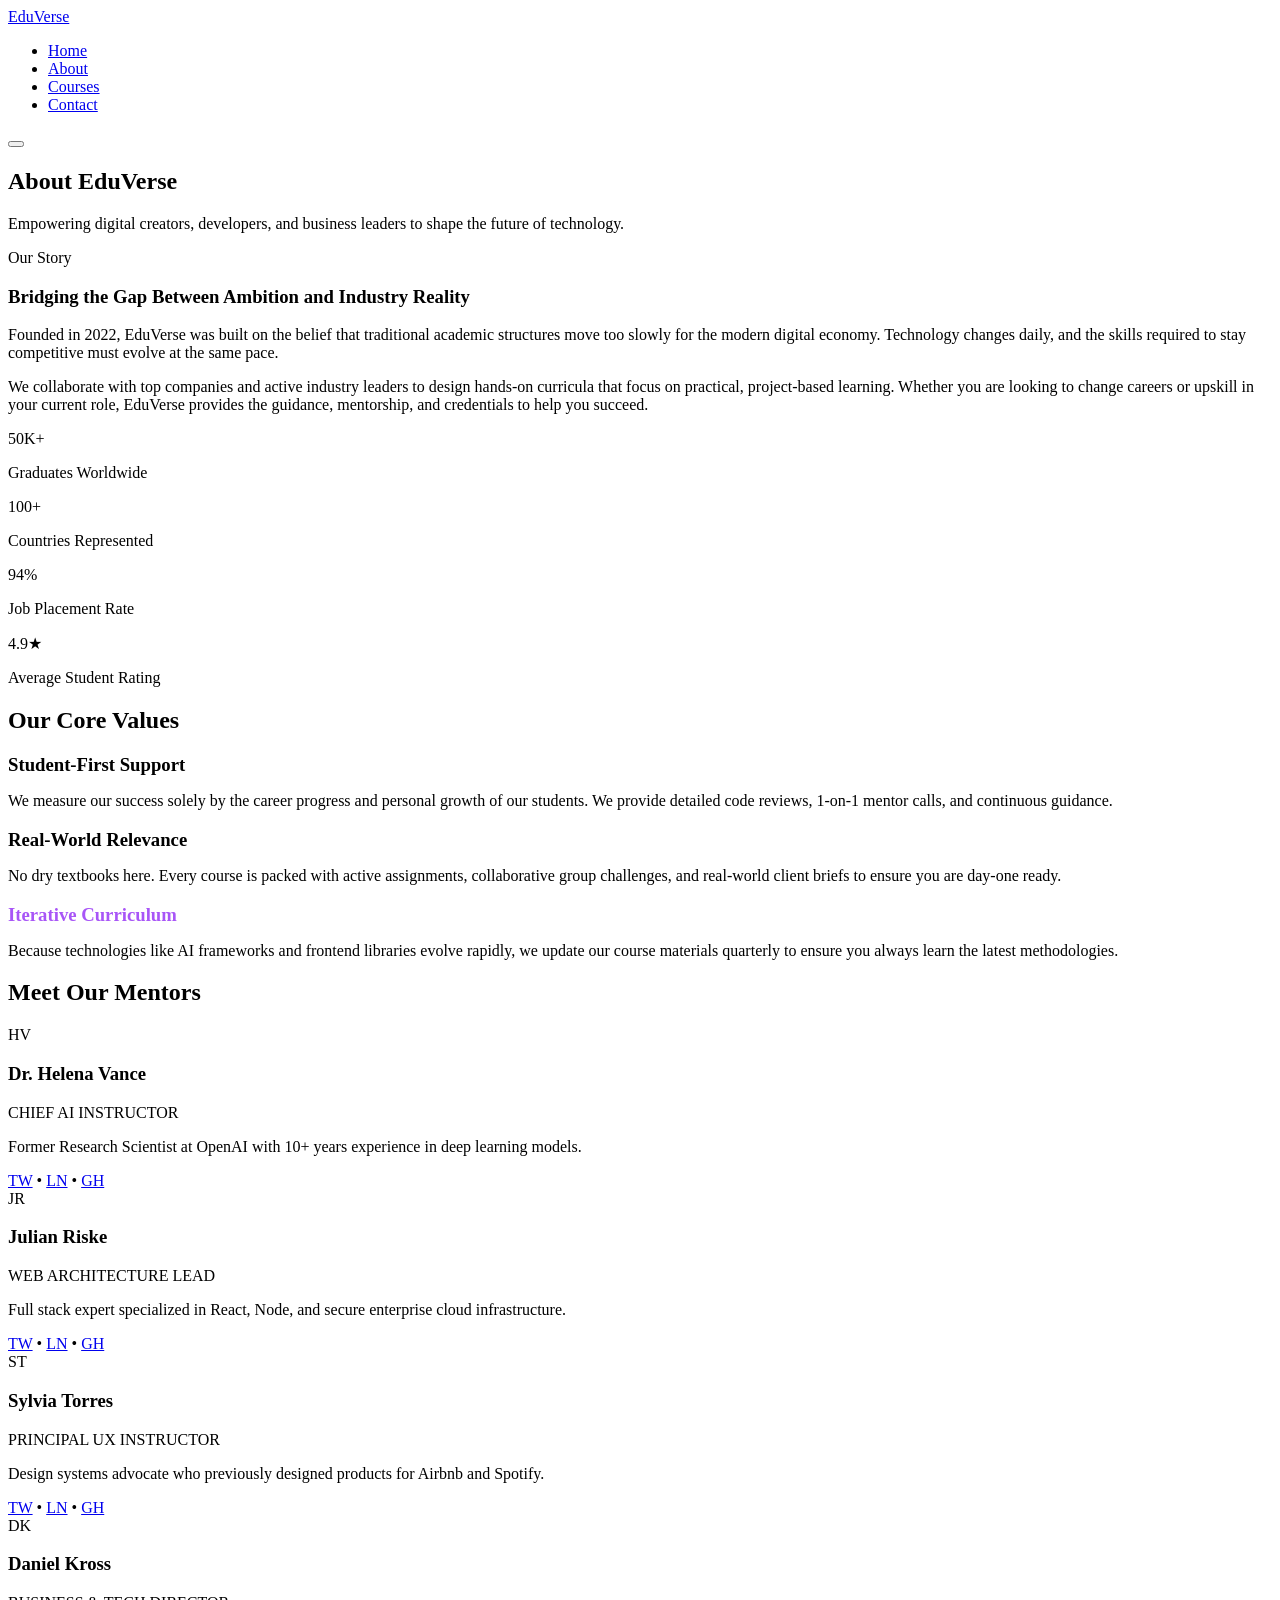
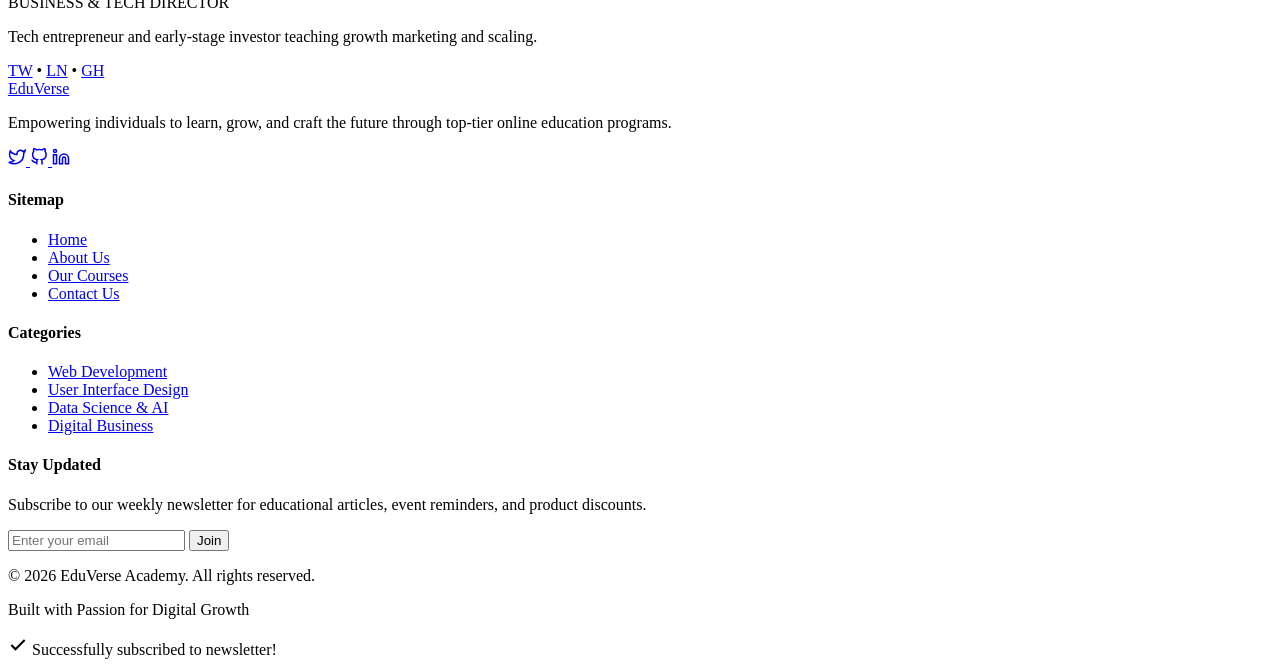
==== about.html @ 79e9916c "Create about.html" ====
<!DOCTYPE html>
<html lang="en">
<head>
    <meta charset="UTF-8">
    <meta name="viewport" content="width=device-width, initial-scale=1.0">
    <title>About Us | EduVerse</title>
    <meta name="description" content="Discover the mission, core values, and world-class expert instructors behind the EduVerse learning academy.">
    <link rel="stylesheet" href="style.css">
</head>
<body>

    <!-- HEADER / NAVIGATION -->
    <header class="header" id="header">
        <div class="nav-container">
            <a href="index.html" class="logo">
                EduVerse<span class="logo-dot"></span>
            </a>
            
            <nav>
                <ul class="nav-menu" id="nav-menu">
                    <li><a href="index.html" class="nav-link">Home</a></li>
                    <li><a href="about.html" class="nav-link active">About</a></li>
                    <li><a href="courses.html" class="nav-link">Courses</a></li>
                    <li><a href="contact.html" class="nav-link">Contact</a></li>
                </ul>
            </nav>

            <button class="menu-toggle" id="menu-toggle" aria-label="Toggle navigation menu">
                <span></span>
                <span></span>
                <span></span>
            </button>
        </div>
    </header>

    <!-- PAGE HEADER -->
    <section class="page-header">
        <h1>About <span class="gradient-text">EduVerse</span></h1>
        <p>Empowering digital creators, developers, and business leaders to shape the future of technology.</p>
    </section>

    <!-- INTRO & KEY STATS -->
    <section class="about-intro">
        <div class="about-text">
            <span class="badge-tag">Our Story</span>
            <h3>Bridging the Gap Between Ambition and Industry Reality</h3>
            <p>
                Founded in 2022, EduVerse was built on the belief that traditional academic structures move too slowly for the modern digital economy. Technology changes daily, and the skills required to stay competitive must evolve at the same pace.
            </p>
            <p>
                We collaborate with top companies and active industry leaders to design hands-on curricula that focus on practical, project-based learning. Whether you are looking to change careers or upskill in your current role, EduVerse provides the guidance, mentorship, and credentials to help you succeed.
            </p>
        </div>
        <div class="about-visual">
            <div class="about-stats-card glass-card">
                <div class="about-stat">
                    <span>50K+</span>
                    <p>Graduates Worldwide</p>
                </div>
                <div class="about-stat">
                    <span>100+</span>
                    <p>Countries Represented</p>
                </div>
                <div class="about-stat">
                    <span>94%</span>
                    <p>Job Placement Rate</p>
                </div>
                <div class="about-stat">
                    <span>4.9★</span>
                    <p>Average Student Rating</p>
                </div>
            </div>
        </div>
    </section>

    <!-- VALUES SECTION -->
    <section class="values">
        <h2>Our Core <span class="gradient-text">Values</span></h2>
        <div class="values-grid">
            
            <div class="glass-card">
                <h3 style="margin-bottom: 1rem; color: var(--accent);">Student-First Support</h3>
                <p>We measure our success solely by the career progress and personal growth of our students. We provide detailed code reviews, 1-on-1 mentor calls, and continuous guidance.</p>
            </div>

            <div class="glass-card">
                <h3 style="margin-bottom: 1rem; color: var(--primary);">Real-World Relevance</h3>
                <p>No dry textbooks here. Every course is packed with active assignments, collaborative group challenges, and real-world client briefs to ensure you are day-one ready.</p>
            </div>

            <div class="glass-card">
                <h3 style="margin-bottom: 1rem; color: #a855f7;">Iterative Curriculum</h3>
                <p>Because technologies like AI frameworks and frontend libraries evolve rapidly, we update our course materials quarterly to ensure you always learn the latest methodologies.</p>
            </div>

        </div>
    </section>

    <!-- TEAM / MENTORS SECTION -->
    <section class="team">
        <h2>Meet Our <span class="gradient-text">Mentors</span></h2>
        <div class="team-grid">
            
            <!-- Member 1 -->
            <div class="team-card glass-card">
                <div class="avatar-large">HV</div>
                <h3>Dr. Helena Vance</h3>
                <span>CHIEF AI INSTRUCTOR</span>
                <p>Former Research Scientist at OpenAI with 10+ years experience in deep learning models.</p>
                <div class="team-socials">
                    <a href="#" aria-label="Twitter">TW</a> &bull;
                    <a href="#" aria-label="LinkedIn">LN</a> &bull;
                    <a href="#" aria-label="GitHub">GH</a>
                </div>
            </div>

            <!-- Member 2 -->
            <div class="team-card glass-card">
                <div class="avatar-large">JR</div>
                <h3>Julian Riske</h3>
                <span>WEB ARCHITECTURE LEAD</span>
                <p>Full stack expert specialized in React, Node, and secure enterprise cloud infrastructure.</p>
                <div class="team-socials">
                    <a href="#" aria-label="Twitter">TW</a> &bull;
                    <a href="#" aria-label="LinkedIn">LN</a> &bull;
                    <a href="#" aria-label="GitHub">GH</a>
                </div>
            </div>

            <!-- Member 3 -->
            <div class="team-card glass-card">
                <div class="avatar-large">ST</div>
                <h3>Sylvia Torres</h3>
                <span>PRINCIPAL UX INSTRUCTOR</span>
                <p>Design systems advocate who previously designed products for Airbnb and Spotify.</p>
                <div class="team-socials">
                    <a href="#" aria-label="Twitter">TW</a> &bull;
                    <a href="#" aria-label="LinkedIn">LN</a> &bull;
                    <a href="#" aria-label="GitHub">GH</a>
                </div>
            </div>

            <!-- Member 4 -->
            <div class="team-card glass-card">
                <div class="avatar-large">DK</div>
                <h3>Daniel Kross</h3>
                <span>BUSINESS & TECH DIRECTOR</span>
                <p>Tech entrepreneur and early-stage investor teaching growth marketing and scaling.</p>
                <div class="team-socials">
                    <a href="#" aria-label="Twitter">TW</a> &bull;
                    <a href="#" aria-label="LinkedIn">LN</a> &bull;
                    <a href="#" aria-label="GitHub">GH</a>
                </div>
            </div>

        </div>
    </section>

    <!-- FOOTER -->
    <footer class="footer">
        <div class="footer-container">
            <div class="footer-brand">
                <a href="index.html" class="logo">EduVerse<span class="logo-dot"></span></a>
                <p>Empowering individuals to learn, grow, and craft the future through top-tier online education programs.</p>
                <div class="social-links">
                    <a href="#" class="social-icon" aria-label="Twitter">
                        <svg viewBox="0 0 24 24" width="18" height="18" stroke="currentColor" stroke-width="2" fill="none">
                            <path d="M23 3a10.9 10.9 0 0 1-3.14 1.53 4.48 4.48 0 0 0-7.86 3v1A10.66 10.66 0 0 1 3 4s-4 9 5 13a11.64 11.64 0 0 1-7 2c9 5 20 0 20-11.5a4.5 4.5 0 0 0-.08-.83A7.72 7.72 0 0 0 23 3z"></path>
                        </svg>
                    </a>
                    <a href="#" class="social-icon" aria-label="GitHub">
                        <svg viewBox="0 0 24 24" width="18" height="18" stroke="currentColor" stroke-width="2" fill="none">
                            <path d="M9 19c-5 1.5-5-2.5-7-3m14 6v-3.87a3.37 3.37 0 0 0-.94-2.61c3.14-.35 6.44-1.54 6.44-7A5.44 5.44 0 0 0 20 4.77 5.07 5.07 0 0 0 19.91 1S18.73.65 16 2.48a13.38 13.38 0 0 0-7 0C6.27.65 5.09 1 5.09 1A5.07 5.07 0 0 0 5 4.77a5.44 5.44 0 0 0-1.5 3.78c0 5.42 3.3 6.61 6.44 7A3.37 3.37 0 0 0 9 18.13V22"></path>
                        </svg>
                    </a>
                    <a href="#" class="social-icon" aria-label="LinkedIn">
                        <svg viewBox="0 0 24 24" width="18" height="18" stroke="currentColor" stroke-width="2" fill="none">
                            <path d="M16 8a6 6 0 0 1 6 6v7h-4v-7a2 2 0 0 0-2-2 2 2 0 0 0-2 2v7h-4v-7a6 6 0 0 1 6-6z"></path>
                            <rect x="2" y="9" width="4" height="12"></rect>
                            <circle cx="4" cy="4" r="2"></circle>
                        </svg>
                    </a>
                </div>
            </div>
            
            <div class="footer-col">
                <h4>Sitemap</h4>
                <ul class="footer-links">
                    <li><a href="index.html">Home</a></li>
                    <li><a href="about.html">About Us</a></li>
                    <li><a href="courses.html">Our Courses</a></li>
                    <li><a href="contact.html">Contact Us</a></li>
                </ul>
            </div>
            
            <div class="footer-col">
                <h4>Categories</h4>
                <ul class="footer-links">
                    <li><a href="courses.html">Web Development</a></li>
                    <li><a href="courses.html">User Interface Design</a></li>
                    <li><a href="courses.html">Data Science & AI</a></li>
                    <li><a href="courses.html">Digital Business</a></li>
                </ul>
            </div>
            
            <div class="footer-col footer-newsletter">
                <h4>Stay Updated</h4>
                <p>Subscribe to our weekly newsletter for educational articles, event reminders, and product discounts.</p>
                <form class="newsletter-form" id="newsletter-form" onsubmit="event.preventDefault(); showSubscribeToast();">
                    <input type="email" placeholder="Enter your email" required id="newsletter-email">
                    <button type="submit">Join</button>
                </form>
            </div>
        </div>
        
        <div class="footer-bottom">
            <p>&copy; 2026 EduVerse Academy. All rights reserved.</p>
            <p>Built with Passion for Digital Growth</p>
        </div>
    </footer>

    <!-- SUCCESS TOAST -->
    <div class="toast-msg" id="toast-msg">
        <svg viewBox="0 0 24 24" width="20" height="20" stroke="currentColor" stroke-width="2.5" fill="none">
            <polyline points="20 6 9 17 4 12"></polyline>
        </svg>
        <span>Successfully subscribed to newsletter!</span>
    </div>

    <!-- SCRIPTS -->
    <script>
        // Header scrolling behavior
        window.addEventListener('scroll', () => {
            const header = document.getElementById('header');
            if (window.scrollY > 50) {
                header.classList.add('scrolled');
            } else {
                header.classList.remove('scrolled');
            }
        });

        // Mobile menu toggle
        const menuToggle = document.getElementById('menu-toggle');
        const navMenu = document.getElementById('nav-menu');

        menuToggle.addEventListener('click', () => {
            menuToggle.classList.toggle('open');
            navMenu.classList.toggle('open');
        });

        // Close menu when clicking nav link
        document.querySelectorAll('.nav-link').forEach(link => {
            link.addEventListener('click', () => {
                menuToggle.classList.remove('open');
                navMenu.classList.remove('open');
            });
        });

        // Success subscription toast
        function showSubscribeToast() {
            const emailInput = document.getElementById('newsletter-email');
            const toast = document.getElementById('toast-msg');
            if (emailInput.value) {
                toast.classList.add('show');
                emailInput.value = '';
                setTimeout(() => {
                    toast.classList.remove('show');
                }, 3500);
            }
        }
    </script>
</body>
</html>
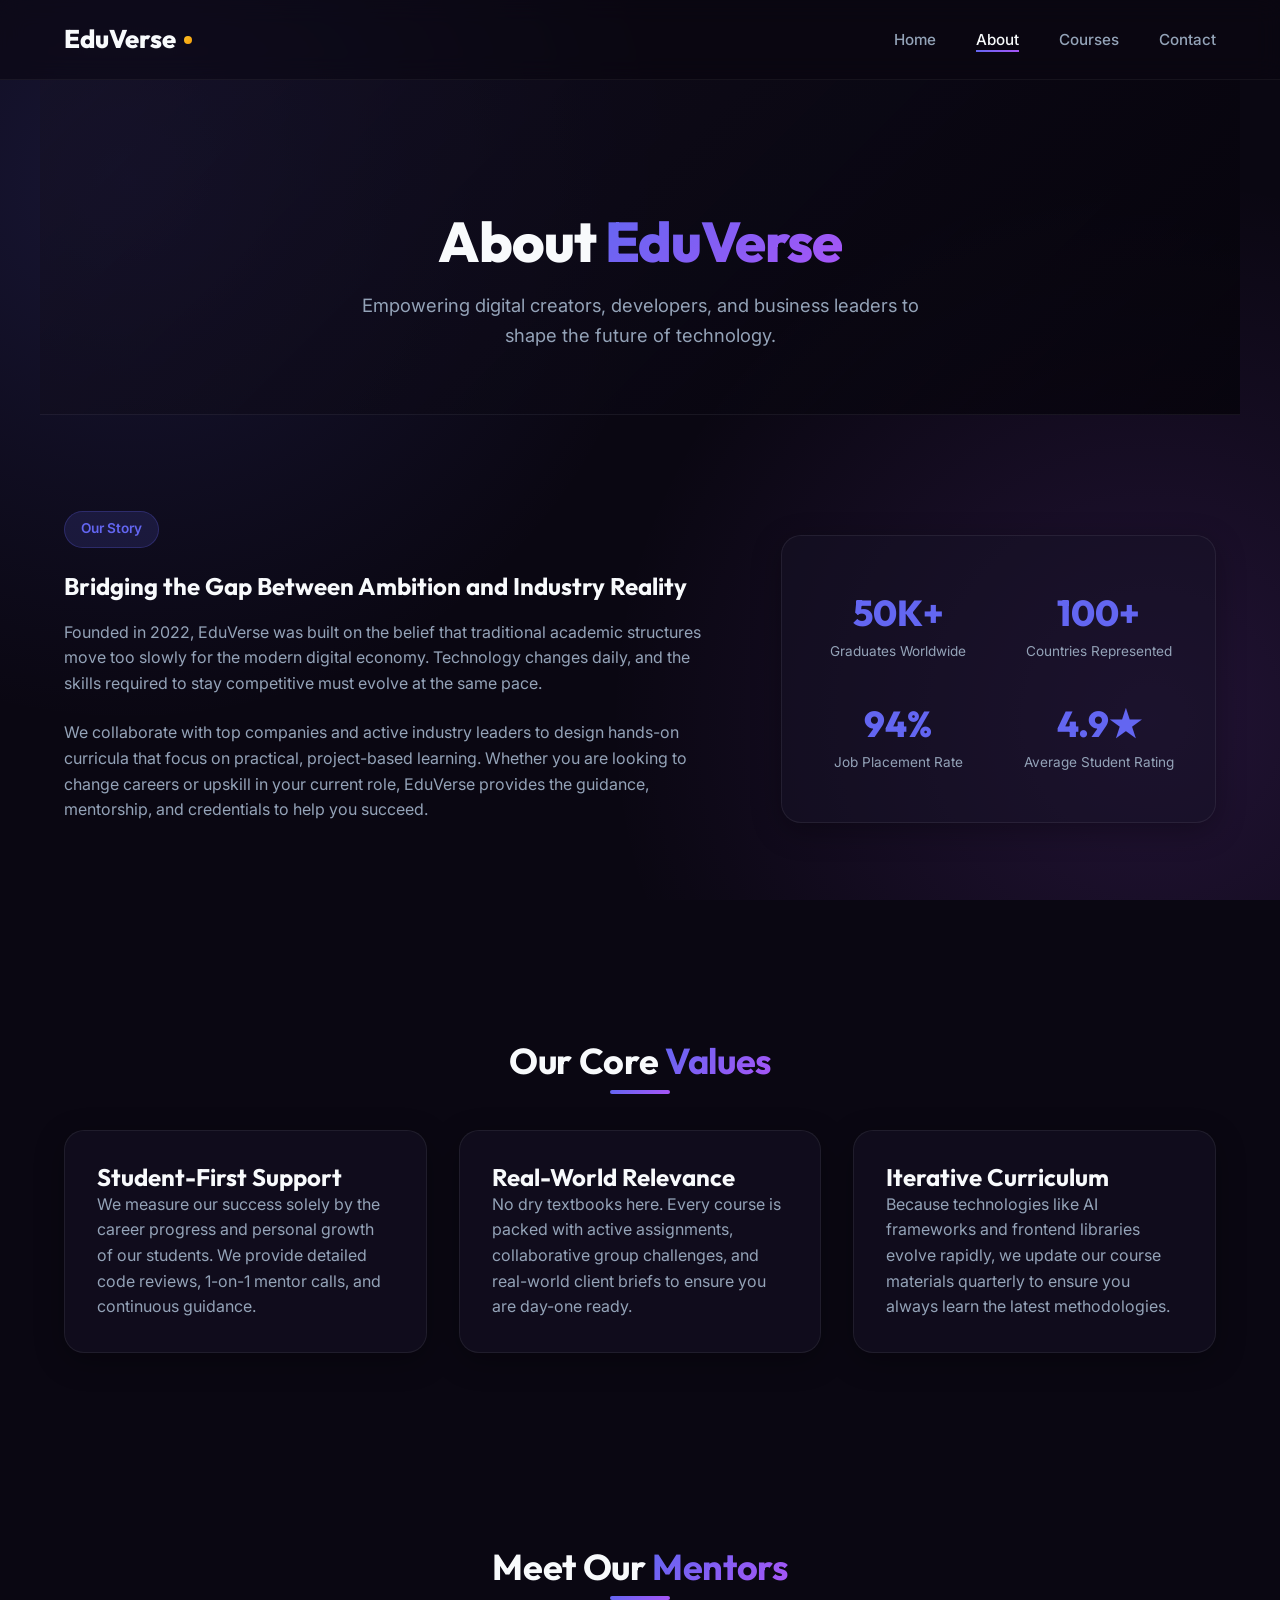
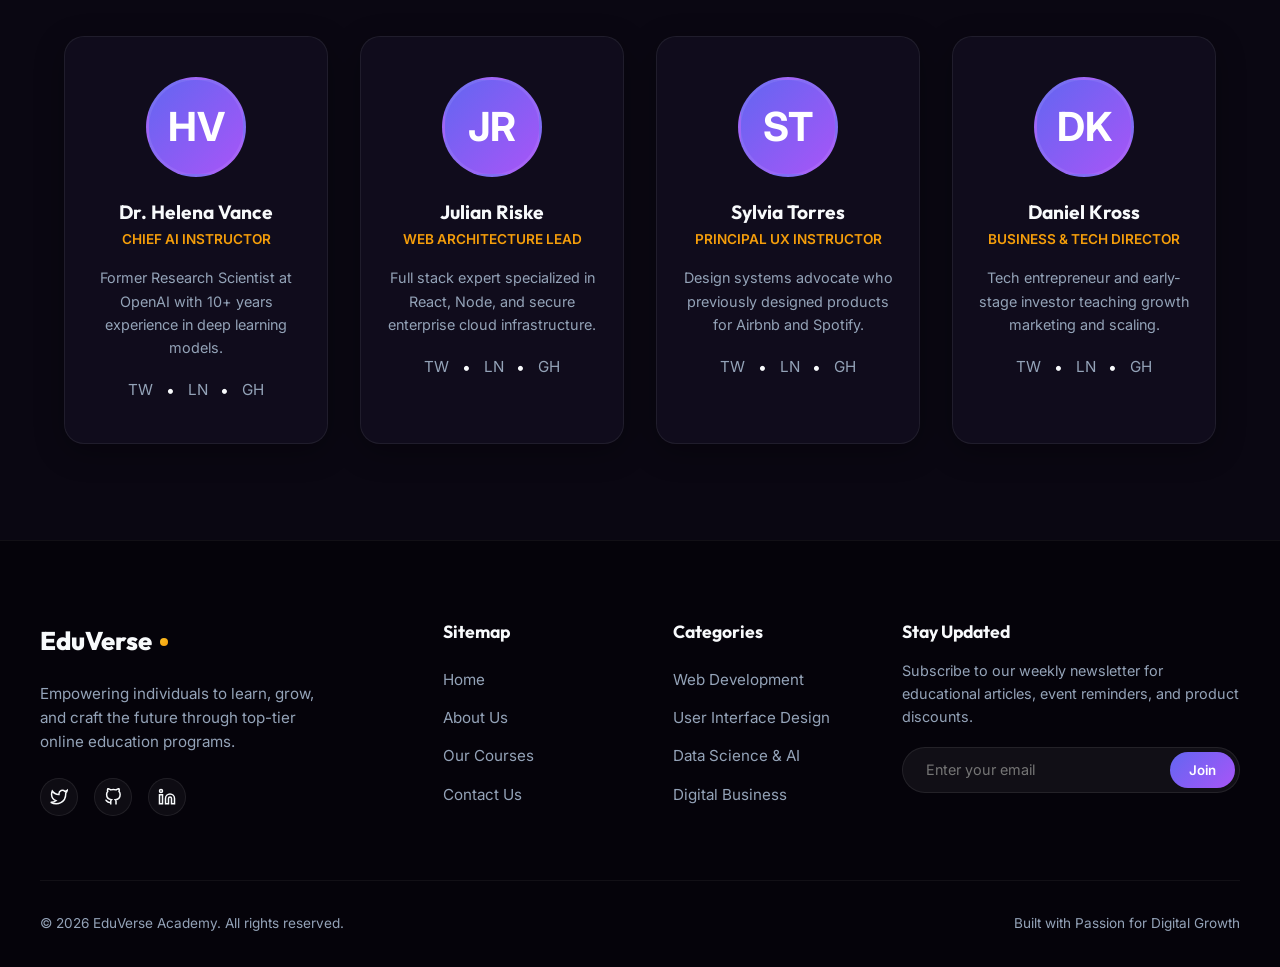
==== commit 057b1f78: "Update about.html" ====
--- a/about.html
+++ b/about.html
@@ -5,6 +5,9 @@
     <meta name="viewport" content="width=device-width, initial-scale=1.0">
     <title>About Us | EduVerse</title>
     <meta name="description" content="Discover the mission, core values, and world-class expert instructors behind the EduVerse learning academy.">
+    <link rel="preconnect" href="https://fonts.googleapis.com">
+    <link rel="preconnect" href="https://fonts.gstatic.com" crossorigin>
+    <link href="https://fonts.googleapis.com/css2?family=Inter:wght@300;400;500;600;700&family=Outfit:wght@400;500;600;700;800&display=swap" rel="stylesheet">
     <link rel="stylesheet" href="style.css">
 </head>
 <body>
@@ -25,7 +28,7 @@
                 </ul>
             </nav>
 
-            <button class="menu-toggle" id="menu-toggle" aria-label="Toggle navigation menu">
+            <button class="menu-toggle" id="menu-toggle" aria-label="Toggle navigation menu" aria-expanded="false" aria-controls="nav-menu">
                 <span></span>
                 <span></span>
                 <span></span>
@@ -78,18 +81,18 @@
         <h2>Our Core <span class="gradient-text">Values</span></h2>
         <div class="values-grid">
             
-            <div class="glass-card">
-                <h3 style="margin-bottom: 1rem; color: var(--accent);">Student-First Support</h3>
+            <div class="glass-card value-card value-card--accent">
+                <h3>Student-First Support</h3>
                 <p>We measure our success solely by the career progress and personal growth of our students. We provide detailed code reviews, 1-on-1 mentor calls, and continuous guidance.</p>
             </div>
 
-            <div class="glass-card">
-                <h3 style="margin-bottom: 1rem; color: var(--primary);">Real-World Relevance</h3>
+            <div class="glass-card value-card value-card--primary">
+                <h3>Real-World Relevance</h3>
                 <p>No dry textbooks here. Every course is packed with active assignments, collaborative group challenges, and real-world client briefs to ensure you are day-one ready.</p>
             </div>
 
-            <div class="glass-card">
-                <h3 style="margin-bottom: 1rem; color: #a855f7;">Iterative Curriculum</h3>
+            <div class="glass-card value-card value-card--secondary">
+                <h3>Iterative Curriculum</h3>
                 <p>Because technologies like AI frameworks and frontend libraries evolve rapidly, we update our course materials quarterly to ensure you always learn the latest methodologies.</p>
             </div>
 
@@ -224,7 +227,7 @@
         <svg viewBox="0 0 24 24" width="20" height="20" stroke="currentColor" stroke-width="2.5" fill="none">
             <polyline points="20 6 9 17 4 12"></polyline>
         </svg>
-        <span>Successfully subscribed to newsletter!</span>
+        <span id="toast-msg-text">Successfully subscribed to newsletter!</span>
     </div>
 
     <!-- SCRIPTS -->
@@ -244,8 +247,9 @@
         const navMenu = document.getElementById('nav-menu');
 
         menuToggle.addEventListener('click', () => {
-            menuToggle.classList.toggle('open');
+            const isOpen = menuToggle.classList.toggle('open');
             navMenu.classList.toggle('open');
+            menuToggle.setAttribute('aria-expanded', isOpen ? 'true' : 'false');
         });
 
         // Close menu when clicking nav link
@@ -253,19 +257,27 @@
             link.addEventListener('click', () => {
                 menuToggle.classList.remove('open');
                 navMenu.classList.remove('open');
+                menuToggle.setAttribute('aria-expanded', 'false');
             });
         });
 
-        // Success subscription toast
+        // Toast display utility
+        function triggerToast(message) {
+            const toast = document.getElementById('toast-msg');
+            const toastText = document.getElementById('toast-msg-text');
+            toastText.textContent = message;
+            toast.classList.add('show');
+            setTimeout(() => {
+                toast.classList.remove('show');
+            }, 3500);
+        }
+
+        // Newsletter subscription toast
         function showSubscribeToast() {
             const emailInput = document.getElementById('newsletter-email');
-            const toast = document.getElementById('toast-msg');
             if (emailInput.value) {
-                toast.classList.add('show');
+                triggerToast('Successfully subscribed to newsletter!');
                 emailInput.value = '';
-                setTimeout(() => {
-                    toast.classList.remove('show');
-                }, 3500);
             }
         }
     </script>
--- a/style.css
+++ b/style.css
@@ -0,0 +1,1181 @@
+@import url('https://fonts.googleapis.com/css2?family=Inter:wght@300;400;500;600;700&family=Outfit:wght@400;500;600;700;800&display=swap');
+
+/* --- CUSTOM PROPERTIES & CSS VARIABLES --- */
+:root {
+    --bg-main: #0a0712;
+    --bg-darker: #05030a;
+    --card-bg: rgba(22, 18, 38, 0.5);
+    --card-border: rgba(255, 255, 255, 0.07);
+    --card-hover-border: rgba(99, 102, 241, 0.4);
+    
+    --primary: #6366f1;
+    --primary-gradient: linear-gradient(135deg, #6366f1 0%, #a855f7 100%);
+    --accent: #f59e0b;
+    --accent-gradient: linear-gradient(135deg, #fbbf24 0%, #f59e0b 100%);
+    
+    --text-primary: #f8fafc;
+    --text-secondary: #94a3b8;
+    --text-muted: #64748b;
+    
+    --font-heading: 'Outfit', sans-serif;
+    --font-body: 'Inter', sans-serif;
+    
+    --shadow-sm: 0 2px 8px rgba(0, 0, 0, 0.2);
+    --shadow-md: 0 8px 30px rgba(0, 0, 0, 0.3);
+    --shadow-lg: 0 16px 40px rgba(0, 0, 0, 0.4);
+    --shadow-glow: 0 0 25px rgba(99, 102, 241, 0.25);
+    
+    --transition-fast: 0.2s ease;
+    --transition-smooth: 0.4s cubic-bezier(0.16, 1, 0.3, 1);
+    
+    --max-width: 1200px;
+}
+
+/* --- RESET & BASIC STYLES --- */
+* {
+    margin: 0;
+    padding: 0;
+    box-sizing: border-box;
+}
+
+html {
+    scroll-behavior: smooth;
+    font-size: 16px;
+}
+
+body {
+    background-color: var(--bg-main);
+    background-image: 
+        radial-gradient(circle at 10% 20%, rgba(99, 102, 241, 0.15) 0%, transparent 40%),
+        radial-gradient(circle at 90% 80%, rgba(168, 85, 247, 0.15) 0%, transparent 40%);
+    background-attachment: fixed;
+    color: var(--text-primary);
+    font-family: var(--font-body);
+    line-height: 1.6;
+    overflow-x: hidden;
+    -webkit-font-smoothing: antialiased;
+}
+
+a {
+    color: inherit;
+    text-decoration: none;
+    transition: var(--transition-fast);
+}
+
+button, input, textarea, select {
+    font-family: inherit;
+}
+
+/* --- TYPOGRAPHY --- */
+h1, h2, h3, h4, h5, h6 {
+    font-family: var(--font-heading);
+    font-weight: 700;
+    line-height: 1.2;
+    color: var(--text-primary);
+}
+
+h1 {
+    font-size: 3rem;
+    font-weight: 800;
+    letter-spacing: -0.02em;
+}
+
+h2 {
+    font-size: 2.25rem;
+    letter-spacing: -0.01em;
+    position: relative;
+    margin-bottom: 3rem;
+    text-align: center;
+}
+
+h2::after {
+    content: '';
+    position: absolute;
+    bottom: -12px;
+    left: 50%;
+    transform: translateX(-50%);
+    width: 60px;
+    height: 4px;
+    background: var(--primary-gradient);
+    border-radius: 2px;
+}
+
+h3 {
+    font-size: 1.5rem;
+}
+
+p {
+    color: var(--text-secondary);
+}
+
+.gradient-text {
+    background: var(--primary-gradient);
+    -webkit-background-clip: text;
+    -webkit-text-fill-color: transparent;
+}
+
+/* --- KEYFRAME ANIMATIONS --- */
+@keyframes fadeInUp {
+    from {
+        opacity: 0;
+        transform: translateY(25px);
+    }
+    to {
+        opacity: 1;
+        transform: translateY(0);
+    }
+}
+
+@keyframes float {
+    0%, 100% {
+        transform: translateY(0);
+    }
+    50% {
+        transform: translateY(-8px);
+    }
+}
+
+@keyframes pulseGlow {
+    0%, 100% {
+        box-shadow: 0 0 15px rgba(99, 102, 241, 0.2);
+    }
+    50% {
+        box-shadow: 0 0 30px rgba(99, 102, 241, 0.5);
+    }
+}
+
+/* --- REUSABLE COMPONENTS --- */
+
+/* Buttons */
+.btn {
+    display: inline-flex;
+    align-items: center;
+    justify-content: center;
+    gap: 0.5rem;
+    padding: 0.8rem 1.8rem;
+    border-radius: 50px;
+    font-weight: 600;
+    font-size: 0.95rem;
+    cursor: pointer;
+    transition: var(--transition-smooth);
+    border: none;
+    position: relative;
+    overflow: hidden;
+}
+
+.btn-primary {
+    background: var(--primary-gradient);
+    color: #fff;
+    box-shadow: var(--shadow-sm);
+}
+
+.btn-primary:hover {
+    transform: translateY(-3px);
+    box-shadow: var(--shadow-glow);
+}
+
+.btn-secondary {
+    background: rgba(255, 255, 255, 0.06);
+    color: var(--text-primary);
+    border: 1px solid rgba(255, 255, 255, 0.1);
+}
+
+.btn-secondary:hover {
+    background: rgba(255, 255, 255, 0.12);
+    border-color: rgba(255, 255, 255, 0.2);
+    transform: translateY(-3px);
+}
+
+/* Glassmorphic Card */
+.glass-card {
+    background: var(--card-bg);
+    border: 1px solid var(--card-border);
+    backdrop-filter: blur(16px);
+    -webkit-backdrop-filter: blur(16px);
+    border-radius: 20px;
+    padding: 2rem;
+    box-shadow: var(--shadow-md);
+    transition: var(--transition-smooth);
+}
+
+.glass-card:hover {
+    transform: translateY(-5px);
+    border-color: var(--card-hover-border);
+    box-shadow: var(--shadow-lg), 0 10px 30px rgba(99, 102, 241, 0.1);
+}
+
+/* Section Layout */
+section {
+    padding: 6rem 1.5rem;
+    max-width: var(--max-width);
+    margin: 0 auto;
+    animation: fadeInUp 0.8s var(--transition-smooth) both;
+}
+
+/* --- HEADER & NAVIGATION --- */
+.header {
+    position: fixed;
+    top: 0;
+    left: 0;
+    width: 100%;
+    z-index: 1000;
+    background: rgba(10, 7, 18, 0.6);
+    backdrop-filter: blur(12px);
+    -webkit-backdrop-filter: blur(12px);
+    border-bottom: 1px solid rgba(255, 255, 255, 0.05);
+    transition: var(--transition-smooth);
+}
+
+.header.scrolled {
+    background: rgba(5, 3, 10, 0.85);
+    padding: 0.5rem 0;
+}
+
+.nav-container {
+    max-width: var(--max-width);
+    margin: 0 auto;
+    padding: 1.2rem 1.5rem;
+    display: flex;
+    align-items: center;
+    justify-content: space-between;
+}
+
+.logo {
+    font-family: var(--font-heading);
+    font-size: 1.6rem;
+    font-weight: 800;
+    display: flex;
+    align-items: center;
+    gap: 0.5rem;
+}
+
+.logo-dot {
+    width: 8px;
+    height: 8px;
+    background: var(--accent-gradient);
+    border-radius: 50%;
+}
+
+.nav-menu {
+    display: flex;
+    gap: 2.5rem;
+    list-style: none;
+}
+
+.nav-link {
+    font-weight: 500;
+    font-size: 0.95rem;
+    color: var(--text-secondary);
+    position: relative;
+    padding: 0.2rem 0;
+}
+
+.nav-link:hover, .nav-link.active {
+    color: var(--text-primary);
+}
+
+.nav-link::after {
+    content: '';
+    position: absolute;
+    bottom: 0;
+    left: 0;
+    width: 0;
+    height: 2px;
+    background: var(--primary-gradient);
+    transition: var(--transition-fast);
+}
+
+.nav-link:hover::after, .nav-link.active::after {
+    width: 100%;
+}
+
+/* Mobile Menu Toggle */
+.menu-toggle {
+    display: none;
+    flex-direction: column;
+    gap: 6px;
+    cursor: pointer;
+    background: none;
+    border: none;
+}
+
+.menu-toggle span {
+    width: 24px;
+    height: 2px;
+    background-color: var(--text-primary);
+    transition: var(--transition-fast);
+}
+
+/* --- FOOTER --- */
+.footer {
+    background: var(--bg-darker);
+    border-top: 1px solid rgba(255, 255, 255, 0.05);
+    padding: 5rem 1.5rem 2rem;
+}
+
+.footer-container {
+    max-width: var(--max-width);
+    margin: 0 auto;
+    display: grid;
+    grid-template-columns: 2fr 1fr 1fr 1.5fr;
+    gap: 3.5rem;
+    margin-bottom: 4rem;
+}
+
+.footer-brand p {
+    margin-top: 1.2rem;
+    font-size: 0.95rem;
+    max-width: 280px;
+}
+
+.social-links {
+    display: flex;
+    gap: 1rem;
+    margin-top: 1.5rem;
+}
+
+.social-icon {
+    width: 38px;
+    height: 38px;
+    border-radius: 50%;
+    background: rgba(255, 255, 255, 0.04);
+    display: flex;
+    align-items: center;
+    justify-content: center;
+    border: 1px solid rgba(255, 255, 255, 0.08);
+    transition: var(--transition-fast);
+}
+
+.social-icon:hover {
+    background: var(--primary-gradient);
+    border-color: transparent;
+    transform: translateY(-2px);
+}
+
+.footer-col h4 {
+    margin-bottom: 1.5rem;
+    font-size: 1.1rem;
+}
+
+.footer-links {
+    list-style: none;
+    display: flex;
+    flex-direction: column;
+    gap: 0.8rem;
+}
+
+.footer-links a {
+    color: var(--text-secondary);
+    font-size: 0.95rem;
+}
+
+.footer-links a:hover {
+    color: var(--text-primary);
+    transform: translateX(3px);
+}
+
+.footer-newsletter h4 {
+    margin-bottom: 1rem;
+}
+
+.footer-newsletter p {
+    font-size: 0.9rem;
+    margin-bottom: 1.2rem;
+}
+
+.newsletter-form {
+    display: flex;
+    background: rgba(255, 255, 255, 0.05);
+    padding: 4px;
+    border-radius: 50px;
+    border: 1px solid rgba(255, 255, 255, 0.08);
+}
+
+.newsletter-form input {
+    background: transparent;
+    border: none;
+    padding: 0.6rem 1.2rem;
+    color: var(--text-primary);
+    flex-grow: 1;
+    font-size: 0.9rem;
+}
+
+.newsletter-form input:focus {
+    outline: none;
+}
+
+.newsletter-form button {
+    background: var(--primary-gradient);
+    border: none;
+    border-radius: 50px;
+    padding: 0.6rem 1.2rem;
+    color: #fff;
+    cursor: pointer;
+    font-weight: 600;
+    transition: var(--transition-fast);
+}
+
+.newsletter-form button:hover {
+    box-shadow: 0 0 10px rgba(99, 102, 241, 0.4);
+}
+
+.footer-bottom {
+    max-width: var(--max-width);
+    margin: 0 auto;
+    padding-top: 2rem;
+    border-top: 1px solid rgba(255, 255, 255, 0.05);
+    display: flex;
+    justify-content: space-between;
+    align-items: center;
+    font-size: 0.85rem;
+    color: var(--text-muted);
+}
+
+/* --- PAGE 1: HOME PAGE --- */
+.hero {
+    margin-top: 5rem;
+    min-height: 80vh;
+    display: flex;
+    align-items: center;
+    justify-content: space-between;
+    gap: 3rem;
+}
+
+.hero-content {
+    flex: 1;
+}
+
+.badge-tag {
+    background: rgba(99, 102, 241, 0.15);
+    color: var(--primary);
+    padding: 0.4rem 1rem;
+    border-radius: 50px;
+    font-size: 0.85rem;
+    font-weight: 600;
+    display: inline-block;
+    margin-bottom: 1.5rem;
+    border: 1px solid rgba(99, 102, 241, 0.25);
+}
+
+.hero h1 {
+    margin-bottom: 1.5rem;
+    line-height: 1.1;
+}
+
+.hero-description {
+    font-size: 1.15rem;
+    margin-bottom: 2.5rem;
+    max-width: 540px;
+}
+
+.hero-actions {
+    display: flex;
+    gap: 1rem;
+}
+
+.hero-visual {
+    flex: 1;
+    display: flex;
+    justify-content: center;
+    position: relative;
+}
+
+.hero-image-wrapper {
+    position: relative;
+    width: 100%;
+    max-width: 460px;
+    height: 460px;
+    background: linear-gradient(135deg, rgba(99, 102, 241, 0.2) 0%, rgba(168, 85, 247, 0.2) 100%);
+    border-radius: 30% 70% 70% 30% / 30% 30% 70% 70%;
+    animation: morphingBlob 12s ease-in-out infinite alternate, float 6s ease-in-out infinite;
+    display: flex;
+    align-items: center;
+    justify-content: center;
+    border: 1px solid rgba(255, 255, 255, 0.08);
+}
+
+.hero-inner-icon {
+    font-size: 7.5rem;
+    color: var(--primary);
+    filter: drop-shadow(0 0 20px rgba(99, 102, 241, 0.5));
+}
+
+@keyframes morphingBlob {
+    0% {
+        border-radius: 30% 70% 70% 30% / 30% 30% 70% 70%;
+    }
+    100% {
+        border-radius: 70% 30% 30% 70% / 70% 70% 30% 30%;
+    }
+}
+
+/* Stats Section */
+.stats {
+    display: grid;
+    grid-template-columns: repeat(4, 1fr);
+    gap: 2rem;
+    padding-top: 2rem;
+    padding-bottom: 4rem;
+}
+
+.stat-item {
+    text-align: center;
+    padding: 1.5rem;
+}
+
+.stat-number {
+    font-size: 2.5rem;
+    font-family: var(--font-heading);
+    font-weight: 800;
+    color: #fff;
+    display: block;
+    margin-bottom: 0.3rem;
+}
+
+.stat-label {
+    font-size: 0.95rem;
+    color: var(--text-secondary);
+    font-weight: 500;
+}
+
+/* Featured Courses on Home */
+.home-courses-grid {
+    display: grid;
+    grid-template-columns: repeat(3, 1fr);
+    gap: 2rem;
+}
+
+.course-card {
+    display: flex;
+    flex-direction: column;
+    height: 100%;
+}
+
+.course-img-placeholder {
+    height: 200px;
+    background: linear-gradient(135deg, rgba(22, 18, 38, 0.8) 0%, rgba(5, 3, 10, 0.9) 100%);
+    border-radius: 12px;
+    margin-bottom: 1.5rem;
+    display: flex;
+    align-items: center;
+    justify-content: center;
+    color: var(--primary);
+    font-size: 3rem;
+    border: 1px solid rgba(255, 255, 255, 0.05);
+}
+
+.course-card-meta {
+    display: flex;
+    justify-content: space-between;
+    font-size: 0.8rem;
+    font-weight: 600;
+    color: var(--accent);
+    margin-bottom: 0.8rem;
+}
+
+.course-card h3 {
+    margin-bottom: 0.8rem;
+    font-size: 1.3rem;
+}
+
+.course-card p {
+    font-size: 0.95rem;
+    margin-bottom: 1.5rem;
+    flex-grow: 1;
+}
+
+.course-card-footer {
+    display: flex;
+    justify-content: space-between;
+    align-items: center;
+    padding-top: 1.2rem;
+    border-top: 1px solid rgba(255, 255, 255, 0.06);
+}
+
+.course-price {
+    font-weight: 700;
+    font-size: 1.25rem;
+    font-family: var(--font-heading);
+}
+
+.course-link {
+    color: var(--primary);
+    font-weight: 600;
+    font-size: 0.9rem;
+    display: flex;
+    align-items: center;
+    gap: 0.3rem;
+}
+
+.course-link:hover {
+    color: var(--text-primary);
+}
+
+/* Features Grid */
+.features-grid {
+    display: grid;
+    grid-template-columns: repeat(3, 1fr);
+    gap: 2rem;
+}
+
+.feature-card {
+    text-align: left;
+}
+
+.feature-icon-wrapper {
+    width: 60px;
+    height: 60px;
+    border-radius: 16px;
+    background: rgba(99, 102, 241, 0.1);
+    border: 1px solid rgba(99, 102, 241, 0.2);
+    display: flex;
+    align-items: center;
+    justify-content: center;
+    font-size: 1.8rem;
+    color: var(--primary);
+    margin-bottom: 1.5rem;
+}
+
+.feature-card h3 {
+    margin-bottom: 0.8rem;
+}
+
+/* Testimonials */
+.testimonials-grid {
+    display: grid;
+    grid-template-columns: repeat(3, 1fr);
+    gap: 2rem;
+}
+
+.testimonial-card p {
+    font-style: italic;
+    font-size: 0.95rem;
+    margin-bottom: 1.5rem;
+    color: var(--text-primary);
+}
+
+.student-info {
+    display: flex;
+    align-items: center;
+    gap: 1rem;
+}
+
+.student-avatar {
+    width: 45px;
+    height: 45px;
+    border-radius: 50%;
+    background: linear-gradient(135deg, #a855f7, #6366f1);
+    display: flex;
+    align-items: center;
+    justify-content: center;
+    font-weight: 700;
+    color: #fff;
+    font-size: 0.95rem;
+}
+
+.student-details h4 {
+    font-size: 0.95rem;
+    margin-bottom: 0.1rem;
+}
+
+.student-details span {
+    font-size: 0.8rem;
+    color: var(--text-muted);
+}
+
+/* --- PAGE 2: ABOUT PAGE --- */
+.page-header {
+    background: linear-gradient(135deg, rgba(22, 18, 38, 0.6) 0%, rgba(5, 3, 10, 0.8) 100%);
+    border-bottom: 1px solid rgba(255, 255, 255, 0.05);
+    padding: 8rem 1.5rem 4rem;
+    text-align: center;
+    margin-top: 5rem;
+}
+
+.page-header h1 {
+    font-size: 3.5rem;
+    margin-bottom: 1rem;
+}
+
+.page-header p {
+    font-size: 1.15rem;
+    max-width: 600px;
+    margin: 0 auto;
+}
+
+.about-intro {
+    display: flex;
+    gap: 4rem;
+    align-items: center;
+}
+
+.about-text {
+    flex: 1.2;
+}
+
+.about-text h3 {
+    margin-bottom: 1.2rem;
+}
+
+.about-text p {
+    margin-bottom: 1.5rem;
+}
+
+.about-visual {
+    flex: 0.8;
+}
+
+.about-stats-card {
+    padding: 3rem 2rem;
+    display: grid;
+    grid-template-columns: 1fr 1fr;
+    gap: 2rem;
+}
+
+.about-stat {
+    text-align: center;
+}
+
+.about-stat span {
+    font-size: 2.25rem;
+    font-weight: 800;
+    font-family: var(--font-heading);
+    color: var(--primary);
+    display: block;
+}
+
+.about-stat p {
+    font-size: 0.85rem;
+    color: var(--text-secondary);
+}
+
+/* Instructors */
+.team-grid {
+    display: grid;
+    grid-template-columns: repeat(4, 1fr);
+    gap: 2rem;
+}
+
+.team-card {
+    text-align: center;
+    padding: 2.5rem 1.5rem;
+}
+
+.avatar-large {
+    width: 100px;
+    height: 100px;
+    border-radius: 50%;
+    background: linear-gradient(135deg, #6366f1 0%, #a855f7 100%);
+    display: flex;
+    align-items: center;
+    justify-content: center;
+    font-size: 2.5rem;
+    font-weight: 700;
+    color: #fff;
+    margin: 0 auto 1.5rem;
+    border: 3px solid rgba(255, 255, 255, 0.08);
+}
+
+.team-card h3 {
+    font-size: 1.2rem;
+    margin-bottom: 0.3rem;
+}
+
+.team-card span {
+    color: var(--accent);
+    font-size: 0.85rem;
+    font-weight: 600;
+    display: block;
+    margin-bottom: 1rem;
+}
+
+.team-card p {
+    font-size: 0.9rem;
+    margin-bottom: 1.2rem;
+}
+
+.team-socials {
+    display: flex;
+    justify-content: center;
+    gap: 0.8rem;
+}
+
+.team-socials a {
+    color: var(--text-secondary);
+    font-size: 0.95rem;
+}
+
+.team-socials a:hover {
+    color: var(--primary);
+}
+
+/* Values Section */
+.values-grid {
+    display: grid;
+    grid-template-columns: repeat(3, 1fr);
+    gap: 2rem;
+}
+
+/* --- PAGE 3: COURSES PAGE --- */
+.courses-filter-bar {
+    display: flex;
+    justify-content: center;
+    gap: 1rem;
+    margin-bottom: 3.5rem;
+}
+
+.filter-btn {
+    background: rgba(255, 255, 255, 0.04);
+    border: 1px solid rgba(255, 255, 255, 0.08);
+    color: var(--text-secondary);
+    padding: 0.6rem 1.6rem;
+    border-radius: 50px;
+    font-weight: 600;
+    cursor: pointer;
+    transition: var(--transition-fast);
+}
+
+.filter-btn:hover, .filter-btn.active {
+    background: var(--primary);
+    color: #fff;
+    border-color: transparent;
+    box-shadow: 0 4px 15px rgba(99, 102, 241, 0.3);
+}
+
+.courses-grid {
+    display: grid;
+    grid-template-columns: repeat(3, 1fr);
+    gap: 2rem;
+}
+
+.course-card.hidden {
+    display: none !important;
+}
+
+/* --- PAGE 4: CONTACT PAGE --- */
+.contact-layout {
+    display: grid;
+    grid-template-columns: 1fr 1.5fr;
+    gap: 4rem;
+    align-items: start;
+}
+
+.contact-info-panel h3 {
+    margin-bottom: 1.5rem;
+}
+
+.contact-info-panel p {
+    margin-bottom: 2.5rem;
+}
+
+.info-list {
+    display: flex;
+    flex-direction: column;
+    gap: 2rem;
+}
+
+.info-item {
+    display: flex;
+    gap: 1.2rem;
+}
+
+.info-icon {
+    width: 50px;
+    height: 50px;
+    border-radius: 14px;
+    background: rgba(99, 102, 241, 0.1);
+    border: 1px solid rgba(99, 102, 241, 0.2);
+    display: flex;
+    align-items: center;
+    justify-content: center;
+    font-size: 1.4rem;
+    color: var(--primary);
+    flex-shrink: 0;
+}
+
+.info-details h4 {
+    font-size: 1rem;
+    margin-bottom: 0.2rem;
+}
+
+.info-details p, .info-details a {
+    font-size: 0.95rem;
+    color: var(--text-secondary);
+}
+
+.info-details a:hover {
+    color: var(--primary);
+}
+
+/* Interactive Contact Form */
+.contact-form {
+    padding: 3rem;
+}
+
+.form-title {
+    margin-bottom: 2rem;
+}
+
+.form-group-row {
+    display: grid;
+    grid-template-columns: 1fr 1fr;
+    gap: 1.5rem;
+}
+
+.form-group {
+    position: relative;
+    margin-bottom: 2rem;
+}
+
+.form-control {
+    width: 100%;
+    background: rgba(255, 255, 255, 0.04);
+    border: 1px solid rgba(255, 255, 255, 0.08);
+    border-radius: 10px;
+    padding: 1rem 1.2rem;
+    color: var(--text-primary);
+    font-size: 0.95rem;
+    transition: var(--transition-fast);
+}
+
+.form-control:focus {
+    outline: none;
+    border-color: var(--primary);
+    background: rgba(255, 255, 255, 0.06);
+    box-shadow: 0 0 10px rgba(99, 102, 241, 0.15);
+}
+
+textarea.form-control {
+    resize: vertical;
+    min-height: 140px;
+}
+
+.form-label {
+    position: absolute;
+    left: 1.2rem;
+    top: 1rem;
+    color: var(--text-muted);
+    font-size: 0.95rem;
+    pointer-events: none;
+    transition: var(--transition-fast);
+}
+
+.form-control:focus ~ .form-label,
+.form-control:not(:placeholder-shown) ~ .form-label {
+    top: -0.65rem;
+    left: 0.8rem;
+    font-size: 0.8rem;
+    color: var(--primary);
+    background-color: #0c0916;
+    padding: 0 0.4rem;
+}
+
+/* Custom Alert / Toast Message for Form Submission */
+.toast-msg {
+    position: fixed;
+    bottom: 30px;
+    right: 30px;
+    background: #10b981;
+    color: #fff;
+    padding: 1rem 2rem;
+    border-radius: 10px;
+    box-shadow: var(--shadow-lg);
+    display: flex;
+    align-items: center;
+    gap: 0.8rem;
+    z-index: 2000;
+    transform: translateY(100px);
+    opacity: 0;
+    transition: var(--transition-smooth);
+    font-weight: 600;
+}
+
+.toast-msg.show {
+    transform: translateY(0);
+    opacity: 1;
+}
+
+/* Map Placeholder */
+.map-container {
+    width: 100%;
+    height: 300px;
+    background: linear-gradient(135deg, rgba(22, 18, 38, 0.7) 0%, rgba(5, 3, 10, 0.9) 100%);
+    border-radius: 20px;
+    border: 1px solid var(--card-border);
+    margin-top: 3rem;
+    display: flex;
+    flex-direction: column;
+    align-items: center;
+    justify-content: center;
+    gap: 1rem;
+    color: var(--text-muted);
+}
+
+.map-icon {
+    font-size: 2.5rem;
+    color: var(--primary);
+}
+
+/* --- RESPONSIVE MEDIA QUERIES --- */
+@media (max-width: 1024px) {
+    h1 { font-size: 2.5rem; }
+    h2 { font-size: 2rem; }
+    
+    .hero {
+        flex-direction: column;
+        text-align: center;
+        margin-top: 6rem;
+    }
+    
+    .hero-description {
+        margin-left: auto;
+        margin-right: auto;
+    }
+    
+    .hero-actions {
+        justify-content: center;
+    }
+    
+    .hero-image-wrapper {
+        max-width: 380px;
+        height: 380px;
+    }
+    
+    .stats {
+        grid-template-columns: repeat(2, 1fr);
+    }
+    
+    .home-courses-grid, .courses-grid, .features-grid, .testimonials-grid {
+        grid-template-columns: repeat(2, 1fr);
+    }
+    
+    .team-grid {
+        grid-template-columns: repeat(2, 1fr);
+    }
+    
+    .about-intro {
+        flex-direction: column;
+        gap: 2.5rem;
+    }
+    
+    .contact-layout {
+        grid-template-columns: 1fr;
+        gap: 3rem;
+    }
+}
+
+@media (max-width: 768px) {
+    section {
+        padding: 4rem 1.2rem;
+    }
+
+    .nav-menu {
+        position: fixed;
+        top: 0;
+        right: -100%;
+        width: 70%;
+        height: 100vh;
+        background: rgba(10, 7, 18, 0.98);
+        backdrop-filter: blur(16px);
+        flex-direction: column;
+        justify-content: center;
+        align-items: center;
+        gap: 3rem;
+        transition: var(--transition-smooth);
+        box-shadow: -10px 0 30px rgba(0, 0, 0, 0.5);
+        z-index: 1000;
+        overflow-y: auto;
+        padding: 4rem 2rem;
+    }
+    
+    .nav-menu.open {
+        right: 0;
+    }
+    
+    .menu-toggle {
+        display: flex;
+        z-index: 1001;
+    }
+    
+    .menu-toggle.open span:nth-child(1) {
+        transform: rotate(45deg) translate(6px, 6px);
+    }
+    
+    .menu-toggle.open span:nth-child(2) {
+        opacity: 0;
+    }
+    
+    .menu-toggle.open span:nth-child(3) {
+        transform: rotate(-45deg) translate(5px, -5px);
+    }
+
+    .stats {
+        padding-top: 1rem;
+        padding-bottom: 2rem;
+    }
+    
+    .footer-container {
+        grid-template-columns: 1fr;
+        gap: 2.5rem;
+    }
+
+    .footer-bottom {
+        flex-direction: column;
+        text-align: center;
+        gap: 0.8rem;
+    }
+    
+    .home-courses-grid, .courses-grid, .features-grid, .testimonials-grid, .team-grid, .values-grid {
+        grid-template-columns: 1fr;
+    }
+
+    .courses-filter-bar {
+        flex-wrap: wrap;
+        gap: 0.5rem;
+        margin-bottom: 2.5rem;
+    }
+    
+    .form-group-row {
+        grid-template-columns: 1fr;
+        gap: 0;
+    }
+    
+    .contact-form {
+        padding: 2rem 1.5rem;
+    }
+}
+
+@media (max-width: 480px) {
+    h1 { font-size: 1.8rem; }
+    h2 { font-size: 1.75rem; }
+    h3 { font-size: 1.3rem; }
+    
+    .hero-image-wrapper {
+        max-width: 280px;
+        height: 280px;
+    }
+
+    .hero-inner-icon {
+        width: 80px;
+        height: 80px;
+    }
+    
+    .stats {
+        grid-template-columns: 1fr;
+    }
+
+    .about-stats-card {
+        grid-template-columns: 1fr;
+        padding: 2rem 1.5rem;
+    }
+    
+    .hero-actions {
+        flex-direction: column;
+        width: 100%;
+    }
+    
+    .btn {
+        width: 100%;
+    }
+}
+
